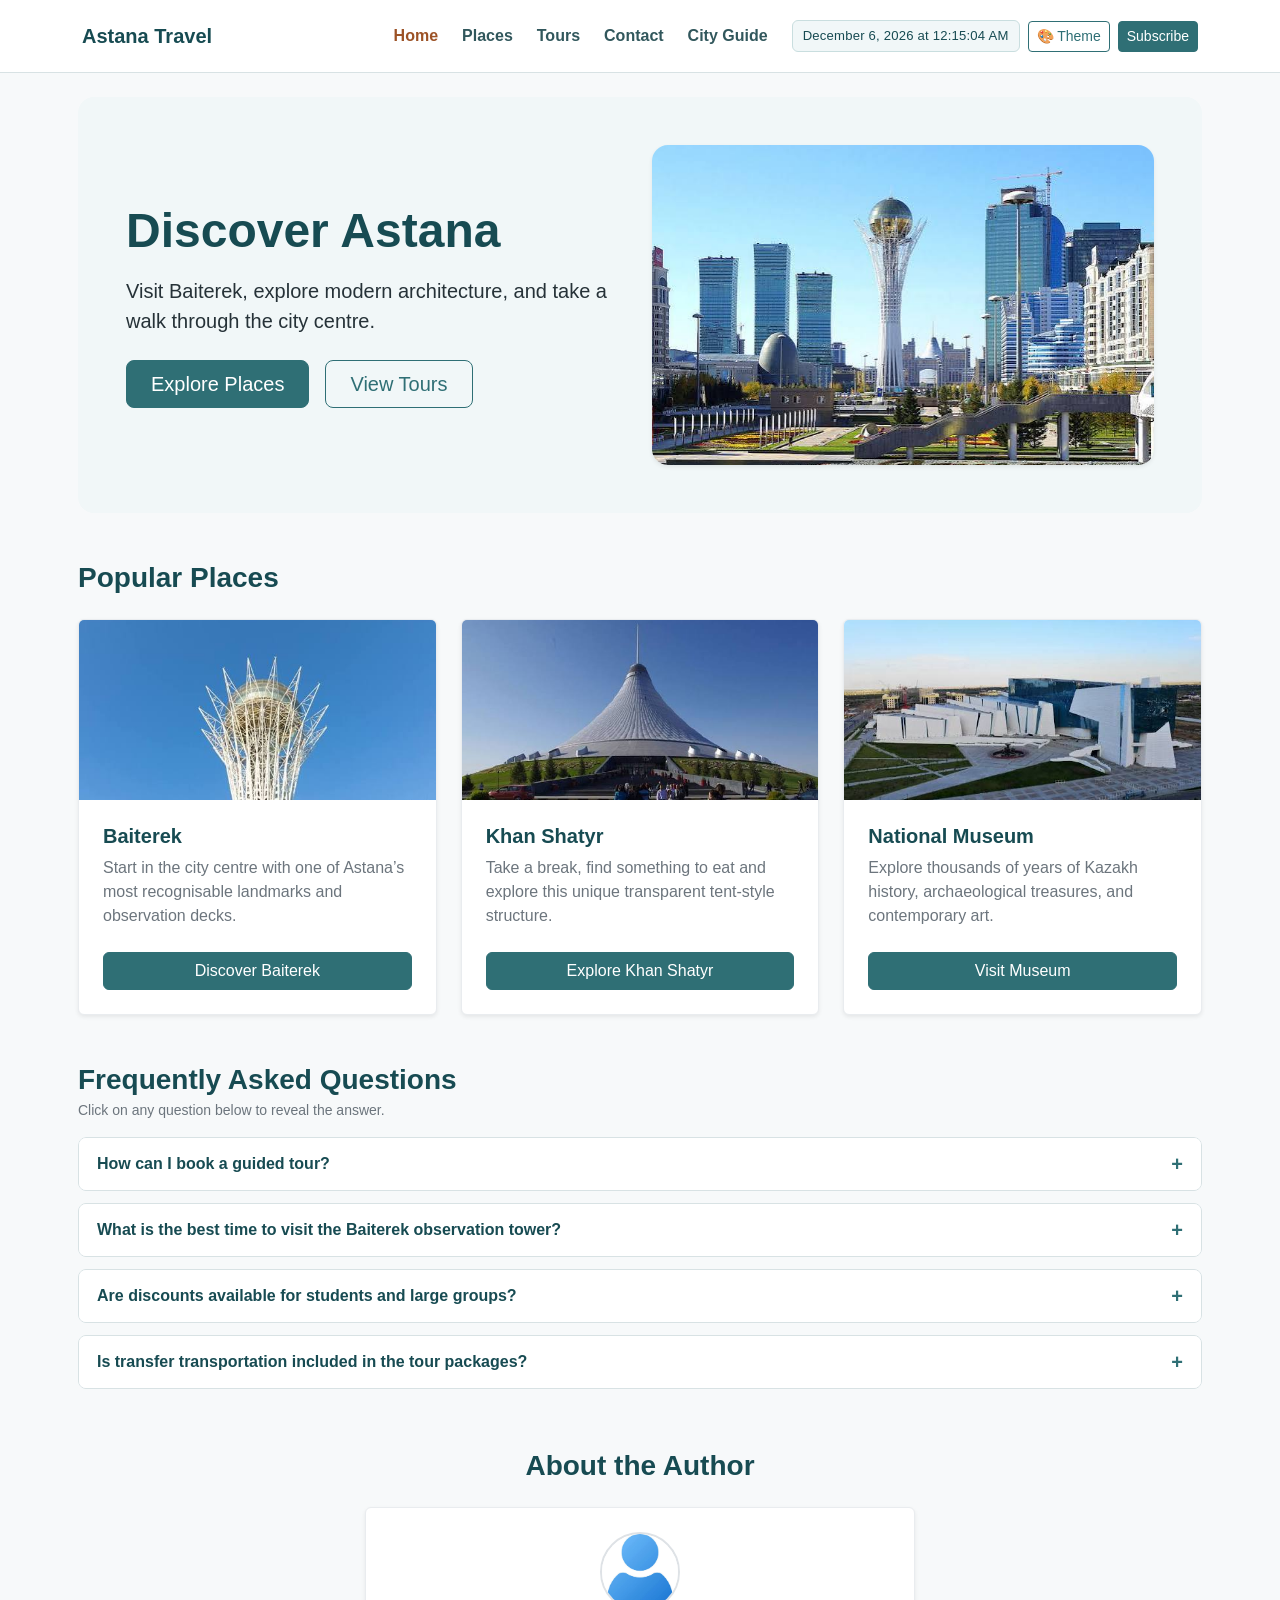
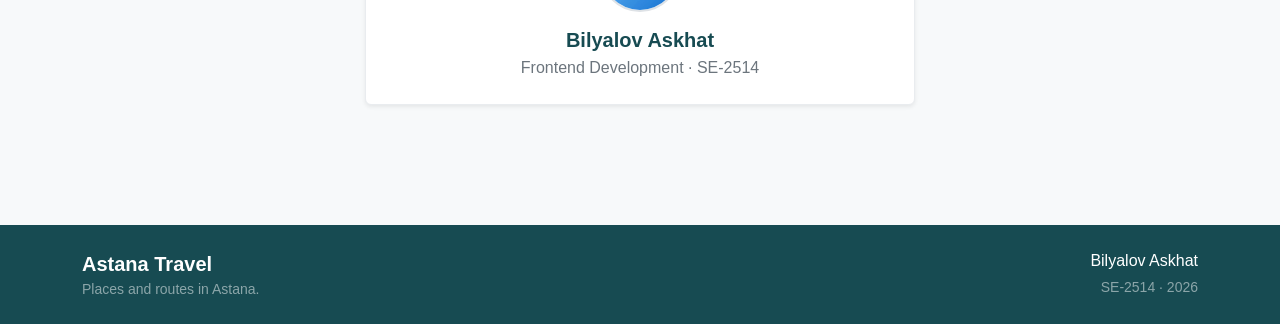
==== index.html @ 49707ef2 "Complete Assignment 4" ====
<!doctype html>
<html lang="en">
  <head>
    <meta charset="UTF-8" />
    <meta name="viewport" content="width=device-width, initial-scale=1.0" />
    <meta name="description" content="Places to visit and walking routes in Astana." />
    <title>Home | Astana Travel</title>
    <link href="https://cdn.jsdelivr.net/npm/bootstrap@5.3.3/dist/css/bootstrap.min.css" rel="stylesheet" />
    <link rel="stylesheet" href="css/style.css" />
  </head>
  <body>
    <header>
      <nav class="navbar navbar-expand-lg navbar-light bg-white py-3 custom-navbar">
        <div class="container">
          <a class="navbar-brand fw-bold text-teal" href="index.html">Astana Travel</a>
          <button
            class="navbar-toggler border-0"
            type="button"
            data-bs-toggle="collapse"
            data-bs-target="#mainNav"
            aria-controls="mainNav"
            aria-expanded="false"
            aria-label="Toggle navigation">
            <span class="navbar-toggler-icon"></span>
          </button>
          <div class="collapse navbar-collapse" id="mainNav">
            <ul class="navbar-nav ms-auto mb-2 mb-lg-0 gap-lg-2">
              <li class="nav-item">
                <a class="nav-link active fw-semibold" aria-current="page" href="index.html">Home</a>
              </li>
              <li class="nav-item">
                <a class="nav-link fw-semibold" href="places.html">Places</a>
              </li>
              <li class="nav-item">
                <a class="nav-link fw-semibold" href="prices.html">Tours</a>
              </li>
              <li class="nav-item">
                <a class="nav-link fw-semibold" href="contact.html">Contact</a>
              </li>
              <li class="nav-item">
                <a class="nav-link fw-semibold" href="media-queries.html">City Guide</a>
              </li>
            </ul>
            <div class="d-flex flex-wrap align-items-center gap-2 mt-2 mt-lg-0 ms-lg-3">
              <span id="currentDateTime" class="datetime-badge">Loading date & time...</span>
              <button id="changeBgBtn" type="button" class="btn btn-sm btn-outline-teal" title="Toggle background color">🎨 Theme</button>
              <button id="openModalBtn" type="button" class="btn btn-sm btn-teal">Subscribe</button>
            </div>
          </div>
        </div>
      </nav>
    </header>

    <main class="container py-4 px-sm-2">
      <div class="row g-4">
        <aside class="col-lg-3 col-12 d-none">
          <div class="card sidebar-card p-3 shadow-sm border-light-subtle sticky-lg-top" style="top: 20px">
            <h2 class="h6 fw-bold text-teal text-uppercase mb-3">Explore Astana</h2>
            <nav class="sidebar-nav d-flex flex-column gap-2" aria-label="On this page">
              <a href="#welcome">Welcome</a>
              <a href="#highlights">Popular places</a>
              <a href="#author">About author</a>
            </nav>
          </div>
        </aside>

        <div class="col-12">
          <section class="p-4 p-md-5 mb-5 rounded-4 bg-light-mint" id="welcome">
            <div class="row align-items-center g-4">
              <div class="col-lg-6 col-12">
                <h1 class="display-5 fw-bold text-teal mb-3">Discover Astana</h1>
                <p class="lead mb-4">Visit Baiterek, explore modern architecture, and take a walk through the city centre.</p>
                <div class="d-flex flex-wrap gap-3">
                  <a class="btn btn-teal btn-lg px-4" href="places.html">Explore Places</a>
                  <a class="btn btn-outline-teal btn-lg px-4" href="prices.html">View Tours</a>
                </div>
              </div>
              <div class="col-lg-6 col-12">
                <img src="images/astana.jpeg" alt="A view of Astana skyline" class="img-fluid rounded-4 shadow-sm w-100 object-fit-cover hero-img" />
              </div>
            </div>
          </section>

          <section class="mb-5" id="highlights">
            <h2 class="h3 fw-bold text-teal mb-4">Popular Places</h2>

            <div class="row g-4">
              <div class="col-lg-4 col-md-6 col-12">
                <div class="card h-100 shadow-sm border-light-subtle">
                  <img src="images/baiterek.jpeg" class="card-img-top card-thumb" alt="Baiterek monument" />
                  <div class="card-body d-flex flex-column p-4">
                    <h3 class="h5 card-title fw-bold text-teal">Baiterek</h3>
                    <p class="card-text text-secondary mb-4">
                      Start in the city centre with one of Astana’s most recognisable landmarks and observation decks.
                    </p>
                    <a href="places.html#baiterek" class="btn btn-teal mt-auto">Discover Baiterek</a>
                  </div>
                </div>
              </div>

              <div class="col-lg-4 col-md-6 col-12">
                <div class="card h-100 shadow-sm border-light-subtle">
                  <img src="images/khan_shatyr.jpeg" class="card-img-top card-thumb" alt="Khan Shatyr" />
                  <div class="card-body d-flex flex-column p-4">
                    <h3 class="h5 card-title fw-bold text-teal">Khan Shatyr</h3>
                    <p class="card-text text-secondary mb-4">Take a break, find something to eat and explore this unique transparent tent-style structure.</p>
                    <a href="places.html#khan-shatyr" class="btn btn-teal mt-auto">Explore Khan Shatyr</a>
                  </div>
                </div>
              </div>

              <div class="col-lg-4 col-md-6 col-12">
                <div class="card h-100 shadow-sm border-light-subtle">
                  <img src="images/national_museum.jpeg" class="card-img-top card-thumb" alt="National Museum" />
                  <div class="card-body d-flex flex-column p-4">
                    <h3 class="h5 card-title fw-bold text-teal">National Museum</h3>
                    <p class="card-text text-secondary mb-4">Explore thousands of years of Kazakh history, archaeological treasures, and contemporary art.</p>
                    <a href="places.html#museum" class="btn btn-teal mt-auto">Visit Museum</a>
                  </div>
                </div>
              </div>
            </div>
          </section>

          <!-- Task 2: Accordion for FAQs -->
          <section class="mb-5" id="faq">
            <div class="mb-3">
              <h2 class="h3 fw-bold text-teal mb-1">Frequently Asked Questions</h2>
              <p class="text-secondary small mb-0">Click on any question below to reveal the answer.</p>
            </div>

            <div class="custom-accordion" id="faqAccordion">
              <div class="custom-accordion-item">
                <button type="button" class="custom-accordion-header">
                  <span>How can I book a guided tour?</span>
                  <span class="custom-accordion-icon">+</span>
                </button>
                <div class="custom-accordion-body">
                  <div class="custom-accordion-content">
                    You can book directly via our <a href="contact.html">Contact Form</a> or reach out through the quick subscription popup in the navigation bar. Our team confirms all bookings within 2 hours.
                  </div>
                </div>
              </div>

              <div class="custom-accordion-item">
                <button type="button" class="custom-accordion-header">
                  <span>What is the best time to visit the Baiterek observation tower?</span>
                  <span class="custom-accordion-icon">+</span>
                </button>
                <div class="custom-accordion-body">
                  <div class="custom-accordion-content">
                    Sunset (around 6:30 PM to 8:00 PM) is the ideal time. You will experience panoramic views in daylight and see the city illuminated as night falls.
                  </div>
                </div>
              </div>

              <div class="custom-accordion-item">
                <button type="button" class="custom-accordion-header">
                  <span>Are discounts available for students and large groups?</span>
                  <span class="custom-accordion-icon">+</span>
                </button>
                <div class="custom-accordion-body">
                  <div class="custom-accordion-content">
                    Yes! University students receive a 20% discount with a valid student ID card, and groups of 5 or more receive a special group rate.
                  </div>
                </div>
              </div>

              <div class="custom-accordion-item">
                <button type="button" class="custom-accordion-header">
                  <span>Is transfer transportation included in the tour packages?</span>
                  <span class="custom-accordion-icon">+</span>
                </button>
                <div class="custom-accordion-body">
                  <div class="custom-accordion-content">
                    All 4-hour (Culture Day) and 6-hour (Full Astana) tour packages include air-conditioned shuttle transfers between city landmarks.
                  </div>
                </div>
              </div>
            </div>
          </section>

          <section class="mb-5 mt-lg-4 text-center" id="author">
            <h2 class="h3 fw-bold text-teal mb-4">About the Author</h2>
            <div class="row justify-content-center">
              <div class="col-lg-6 col-md-8 col-12">
                <div class="card border-light-subtle shadow-sm p-4">
                  <div class="d-flex flex-column align-items-center text-center">
                    <img src="images/askhat.jpeg" alt="Bilyalov Askhat" class="rounded-circle border border-2 border-teal object-fit-cover author-img mb-3" />
                    <h3 class="h5 fw-bold mb-1 text-teal">Bilyalov Askhat</h3>
                    <p class="text-secondary mb-0">Frontend Development · SE-2514</p>
                  </div>
                </div>
              </div>
            </div>
          </section>
        </div>
      </div>
    </main>

    <footer class="footer-bg text-white py-4 mt-5">
      <div class="container text-center">
        <div class="row gy-3">
          <div class="col-12 col-md-6 text-md-start">
            <strong class="fs-5">Astana Travel</strong>
            <p class="small text-white-50 mb-0">Places and routes in Astana.</p>
          </div>
          <div class="col-12 col-md-6 text-md-end">
            <p class="mb-1">Bilyalov Askhat</p>
            <p class="small text-white-50 mb-0">SE-2514 · 2026</p>
          </div>
        </div>
      </div>
    </footer>

    <!-- Task 3: Popup Subscription Form Modal -->
    <div id="subscriptionModal" class="custom-modal-overlay" style="display: none;">
      <div class="custom-modal-box">
        <div class="d-flex justify-content-between align-items-center mb-3">
          <h3 class="h5 fw-bold text-teal mb-0">Subscribe to Astana Travel</h3>
          <button type="button" id="closeModalBtn" class="btn-close" aria-label="Close"></button>
        </div>
        <p class="text-secondary small mb-3">
          Get exclusive tour discounts, seasonal guides, and Astana event notifications directly in your inbox.
        </p>
        <form id="popupSubscribeForm" novalidate>
          <div class="mb-3">
            <label for="popupEmail" class="form-label fw-semibold">Email address *</label>
            <input
              type="email"
              id="popupEmail"
              class="form-control"
              placeholder="name@example.com"
              required
            />
            <div class="invalid-feedback">Please enter a valid email address.</div>
          </div>
          <button type="submit" class="btn btn-teal w-100">Subscribe Now</button>
        </form>
        <div id="popupSuccessMsg" class="alert alert-success mt-3 py-2 small" style="display: none;">
          🎉 Thank you for subscribing! Check your inbox soon.
        </div>
      </div>
    </div>

    <script src="https://cdn.jsdelivr.net/npm/bootstrap@5.3.3/dist/js/bootstrap.bundle.min.js"></script>
    <script src="js/main.js"></script>
  </body>
</html>
---- css/style.css ----
body {
  font-family: Arial, sans-serif;
  color: #263238;
  background-color: #f7f9fa;
  min-height: 100vh;
  display: flex;
  flex-direction: column;
}

main {
  flex: 1;
}

.text-teal {
  color: #174b52 !important;
}

.bg-teal {
  background-color: #174b52 !important;
}

.bg-teal-subtle {
  background-color: #eaf3f4 !important;
}

.bg-light-mint {
  background-color: #f1f7f8;
}

.custom-navbar {
  background-color: #ffffff;
  border-bottom: 1px solid #d8e2e4;
}

.navbar-nav .nav-link {
  color: #31575c;
  padding: 8px 12px;
}

.navbar-nav .nav-link:hover,
.navbar-nav .nav-link.active {
  color: #9c5226;
}

.btn-teal {
  background-color: #2f6f75;
  color: #ffffff;
  border: 1px solid #2f6f75;
}

.btn-teal:hover {
  background-color: #174b52;
  color: #ffffff;
}

.btn-outline-teal {
  color: #2f6f75;
  border: 1px solid #2f6f75;
}

.btn-outline-teal:hover {
  background-color: #2f6f75;
  color: #ffffff;
}

.sidebar-card {
  border-top: 3px solid #2f6f75 !important;
}

.sidebar-nav a {
  background-color: #f1f7f8;
  color: #174b52;
  font-size: 14px;
  font-weight: 500;
  border-radius: 6px;
  padding: 8px 12px;
  text-decoration: none;
  display: block;
}

.sidebar-nav a:hover,
.sidebar-nav a:focus-visible {
  background-color: #dcebed;
  color: #174b52;
}

.table-teal th {
  background-color: #2f6f75;
  color: #ffffff;
}

.footer-bg {
  background-color: #174b52;
}

.hero-img {
  height: 320px;
}

.card-thumb {
  height: 180px;
  object-fit: cover;
}

.carousel-img {
  height: 480px;
  object-fit: cover;
}

.author-img {
  width: 80px;
  height: 80px;
}

.contact-aside-img {
  height: 200px;
}

.form-result {
  display: none;
}

.form-result:target {
  display: block;
}

@media (max-width: 768px) {
  .hero-img {
    height: 220px;
  }
  .carousel-img {
    height: 260px;
  }
}

/* ==========================================================================
   Assignment 4: Interactive JS Component Styles
   ========================================================================== */

/* Task 4: Smooth transition for background color change */
body {
  transition: background-color 0.4s ease;
}

/* Task 5: Date Time badge styling */
.datetime-badge {
  font-size: 0.82rem;
  letter-spacing: 0.2px;
  background-color: #f1f7f8;
  color: #174b52;
  border: 1px solid #c9dedf;
  border-radius: 6px;
  padding: 5px 10px;
  display: inline-flex;
  align-items: center;
  gap: 6px;
}

/* Task 2: Custom Accordion */
.custom-accordion {
  border-radius: 8px;
  overflow: hidden;
}

.custom-accordion-item {
  border: 1px solid #d8e2e4;
  border-radius: 8px;
  margin-bottom: 12px;
  background-color: #ffffff;
  overflow: hidden;
  transition: border-color 0.2s ease, box-shadow 0.2s ease;
}

.custom-accordion-item:hover {
  border-color: #2f6f75;
}

.custom-accordion-header {
  width: 100%;
  padding: 14px 18px;
  background: #ffffff;
  border: none;
  text-align: left;
  font-weight: 600;
  color: #174b52;
  font-size: 1rem;
  display: flex;
  justify-content: space-between;
  align-items: center;
  cursor: pointer;
  transition: background-color 0.2s ease, color 0.2s ease;
}

.custom-accordion-header:hover {
  background-color: #f8fbfb;
  color: #2f6f75;
}

.custom-accordion-icon {
  font-size: 1.25rem;
  font-weight: bold;
  line-height: 1;
  color: #2f6f75;
  transition: transform 0.3s ease;
}

.custom-accordion-item.active .custom-accordion-icon {
  transform: rotate(45deg);
}

.custom-accordion-body {
  max-height: 0;
  overflow: hidden;
  transition: max-height 0.35s ease-out;
  background-color: #fbfdfd;
}

.custom-accordion-content {
  padding: 14px 18px;
  color: #495057;
  font-size: 0.95rem;
  line-height: 1.6;
  border-top: 1px solid #edf2f4;
}

/* Task 3: Popup Modal */
.custom-modal-overlay {
  position: fixed;
  top: 0;
  left: 0;
  width: 100vw;
  height: 100vh;
  background-color: rgba(15, 30, 35, 0.55);
  display: flex;
  justify-content: center;
  align-items: center;
  z-index: 2000;
  padding: 16px;
  backdrop-filter: blur(3px);
}

.custom-modal-box {
  background: #ffffff;
  border-radius: 12px;
  max-width: 500px;
  width: 100%;
  padding: 24px;
  box-shadow: 0 16px 40px rgba(0, 0, 0, 0.2);
  position: relative;
  animation: modalSlideDown 0.25s ease-out;
}

@keyframes modalSlideDown {
  from {
    opacity: 0;
    transform: translateY(-24px) scale(0.97);
  }
  to {
    opacity: 1;
    transform: translateY(0) scale(1);
  }
}
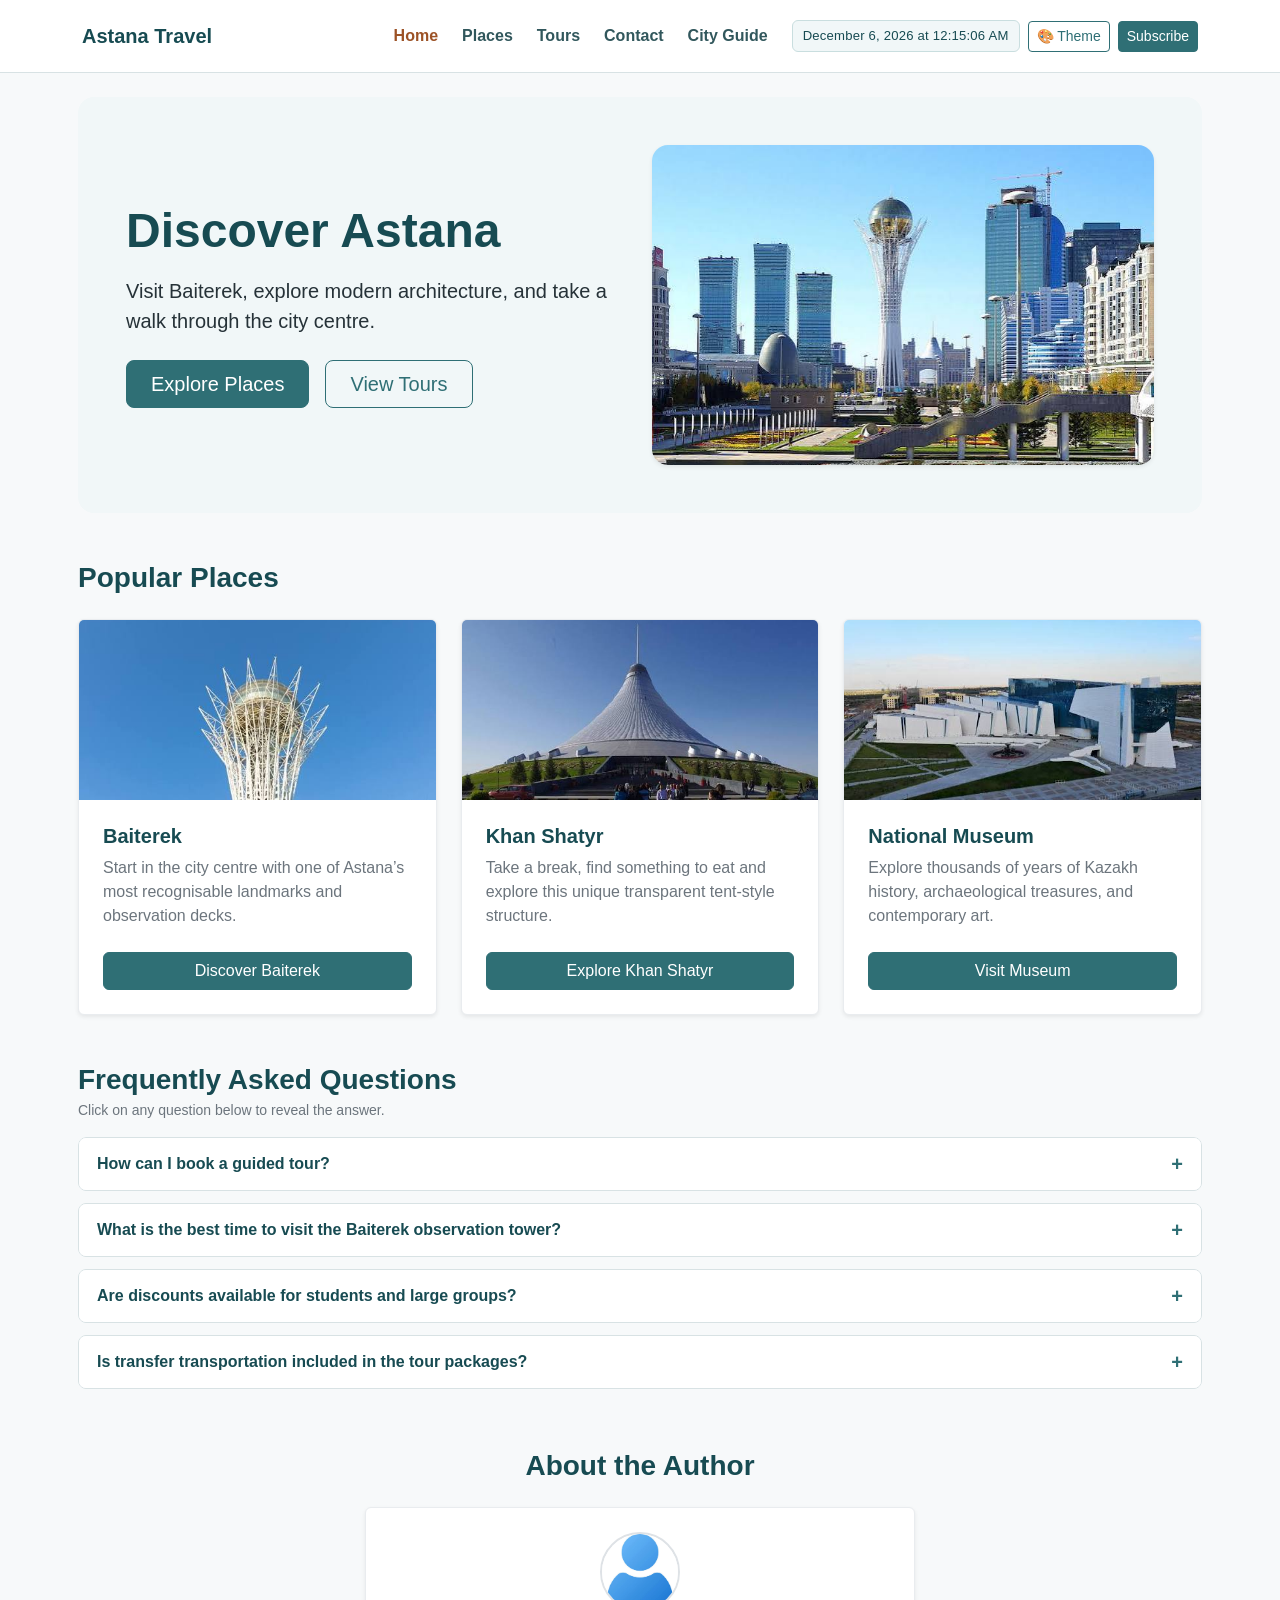
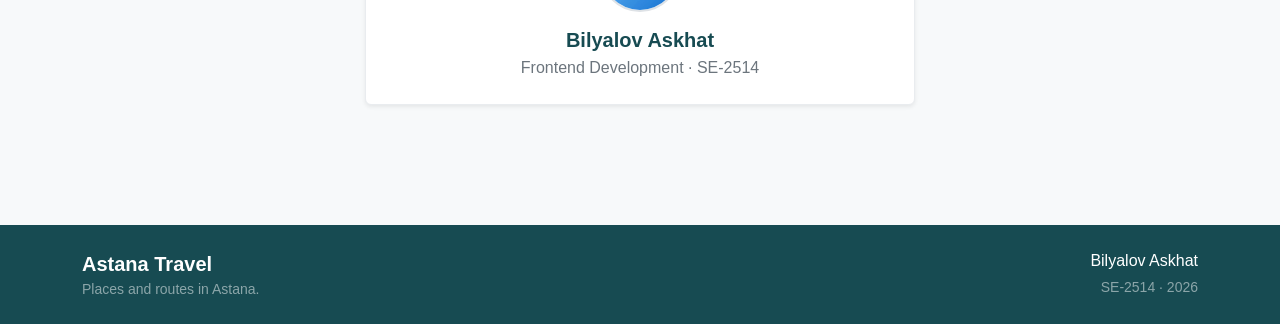
==== commit a2025279: "Simplify JavaScript and fix form validation" ====
--- a/index.html
+++ b/index.html
@@ -131,7 +131,7 @@
 
             <div class="custom-accordion" id="faqAccordion">
               <div class="custom-accordion-item">
-                <button type="button" class="custom-accordion-header">
+                <button type="button" class="custom-accordion-header" aria-expanded="false">
                   <span>How can I book a guided tour?</span>
                   <span class="custom-accordion-icon">+</span>
                 </button>
@@ -143,7 +143,7 @@
               </div>
 
               <div class="custom-accordion-item">
-                <button type="button" class="custom-accordion-header">
+                <button type="button" class="custom-accordion-header" aria-expanded="false">
                   <span>What is the best time to visit the Baiterek observation tower?</span>
                   <span class="custom-accordion-icon">+</span>
                 </button>
@@ -155,7 +155,7 @@
               </div>
 
               <div class="custom-accordion-item">
-                <button type="button" class="custom-accordion-header">
+                <button type="button" class="custom-accordion-header" aria-expanded="false">
                   <span>Are discounts available for students and large groups?</span>
                   <span class="custom-accordion-icon">+</span>
                 </button>
@@ -167,7 +167,7 @@
               </div>
 
               <div class="custom-accordion-item">
-                <button type="button" class="custom-accordion-header">
+                <button type="button" class="custom-accordion-header" aria-expanded="false">
                   <span>Is transfer transportation included in the tour packages?</span>
                   <span class="custom-accordion-icon">+</span>
                 </button>
@@ -238,7 +238,7 @@
           <button type="submit" class="btn btn-teal w-100">Subscribe Now</button>
         </form>
         <div id="popupSuccessMsg" class="alert alert-success mt-3 py-2 small" style="display: none;">
-          🎉 Thank you for subscribing! Check your inbox soon.
+          Thank you! Your email passed validation. This demo does not send emails.
         </div>
       </div>
     </div>
--- a/css/style.css
+++ b/css/style.css
@@ -5,6 +5,7 @@
   min-height: 100vh;
   display: flex;
   flex-direction: column;
+  transition: background-color 0.4s ease;
 }
 
 main {
@@ -118,10 +119,6 @@
 
 .form-result {
   display: none;
-}
-
-.form-result:target {
-  display: block;
 }
 
 @media (max-width: 768px) {
@@ -136,11 +133,6 @@
 /* ==========================================================================
    Assignment 4: Interactive JS Component Styles
    ========================================================================== */
-
-/* Task 4: Smooth transition for background color change */
-body {
-  transition: background-color 0.4s ease;
-}
 
 /* Task 5: Date Time badge styling */
 .datetime-badge {
@@ -236,7 +228,7 @@
   align-items: center;
   z-index: 2000;
   padding: 16px;
-  backdrop-filter: blur(3px);
+  overflow-y: auto;
 }
 
 .custom-modal-box {
@@ -247,17 +239,6 @@
   padding: 24px;
   box-shadow: 0 16px 40px rgba(0, 0, 0, 0.2);
   position: relative;
-  animation: modalSlideDown 0.25s ease-out;
-}
-
-@keyframes modalSlideDown {
-  from {
-    opacity: 0;
-    transform: translateY(-24px) scale(0.97);
-  }
-  to {
-    opacity: 1;
-    transform: translateY(0) scale(1);
-  }
-}
-
+  max-height: 100%;
+  overflow-y: auto;
+}
